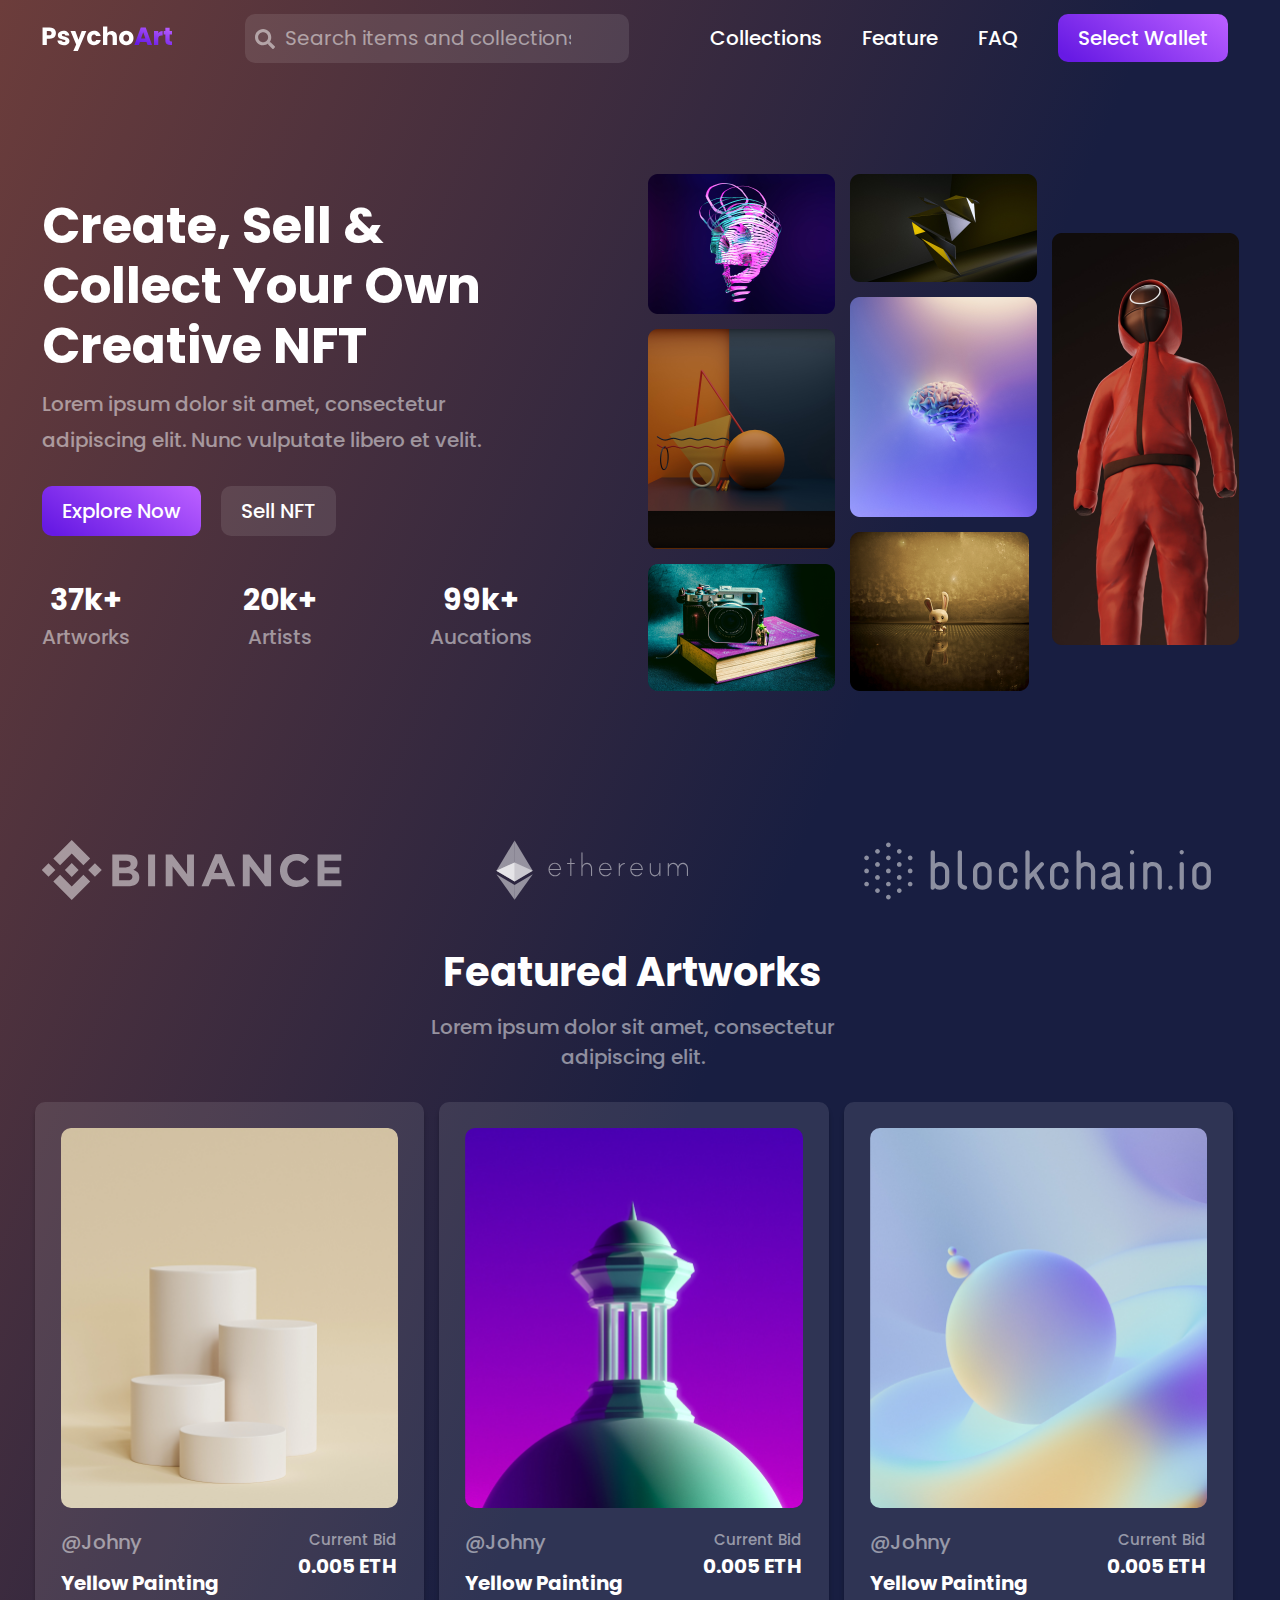
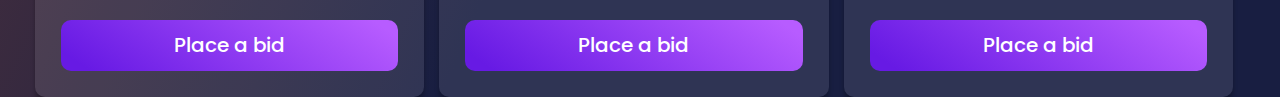
==== public/index.html @ c8a4aa15 "initial upload" ====
<!DOCTYPE html>
<html lang="en">
  <head>
    <meta charset="UTF-8" />
    <meta name="viewport" content="width=device-width, initial-scale=1.0" />
    <title>NFT</title>
    <link rel="stylesheet" href="../src/styles/normalize.min.css" />
    <link rel="stylesheet" href="../src/styles/style.css" />
  </head>
  <body>
    <header class="header">
      <a href="#" class="header__logo"></a>
      <div class="form">
        <button class="form__button"></button>
        <input
          class="form__input"
          type="search"
          placeholder="Search items and collections"
        />
      </div>
      <nav class="header__nav">
        <ul class="header__list">
          <li class="header__item">
            <a class="header__link" href="#">Collections</a>
          </li>
          <li class="header__item">
            <a class="header__link" href="#">Feature</a>
          </li>
          <li class="header__item">
            <a class="header__link" href="#">FAQ</a>
          </li>
          <li class="header__item">
            <a class="header__link header__link_gradient" href="#"
              >Select Wallet</a
            >
          </li>
        </ul>
      </nav>
    </header>

    <div class="container">
      <section>
        <div class="main">
          <div class="main__text">
            <h1 class="main__title">
              Create, Sell & Collect Your Own Creative NFT
            </h1>
            <p class="main__description">
              Lorem ipsum dolor sit amet, consectetur adipiscing elit. Nunc
              vulputate libero et velit.
            </p>
            <a class="main__btn main__btn_gradient" href="#">Explore Now</a>
            <a class="main__btn" href="#">Sell NFT</a>
            <ul class="main__list">
              <li class="main__item">
                <span class="main__span">37k+</span>Artworks
              </li>
              <li class="main__item">
                <span class="main__span">20k+</span>Artists
              </li>
              <li class="main__item">
                <span class="main__span">99k+</span>Aucations
              </li>
            </ul>
          </div>
          <div class="main__image">
            <img
              class="main__img"
              src="../src/images/gallery.png"
              alt="Gallery"
            />
          </div>
        </div>

        <div class="company">
          <img src="../src/images/binance.svg" alt="Binance" />
          <img src="../src/images/ethereum.svg" alt="Ethereum" />
          <img src="../src/images/blockchain.svg" alt="Blockchain" />
        </div>
      </section>

      <section>
        <h2 class="title">Featured Artworks</h2>
        <p class="description">
          Lorem ipsum dolor sit amet, consectetur adipiscing elit.
        </p>
        <div class="card">
          <div class="card__item">
            <div class="card__cover">
              <img class="card__img" src="../src/images/img_01.png" alt="" />
            </div>
            <div class="card__info">
              <div>
                <p class="card__nick">@Johny</p>
                <p class="card__author">Yellow Painting</p>
              </div>
              <p class="card__bid">
                Current Bid<span class="card__price">0.005 ETH</span>
              </p>
            </div>
            <a class="card__link" href="#">Place a bid</a>
          </div>
          <div class="card__item">
            <div class="card__cover">
              <img class="card__img" src="../src/images/img_02.png" alt="" />
            </div>
            <div class="card__info">
              <div>
                <p class="card__nick">@Johny</p>
                <p class="card__author">Yellow Painting</p>
              </div>
              <p class="card__bid">
                Current Bid<span class="card__price">0.005 ETH</span>
              </p>
            </div>
            <a class="card__link" href="#">Place a bid</a>
          </div>          
          <div class="card__item">
            <div class="card__cover">
              <img class="card__img" src="../src/images/img_03.png" alt="" />
            </div>
            <div class="card__info">
              <div>
                <p class="card__nick">@Johny</p>
                <p class="card__author">Yellow Painting</p>
              </div>
              <p class="card__bid">
                Current Bid<span class="card__price">0.005 ETH</span>
              </p>
            </div>
            <a class="card__link" href="#">Place a bid</a>
          </div>
          </div>
        </div>
      </section>
      
    </div>
  </body>
</html>
---- src/styles/style.css ----
@import url("https://fonts.googleapis.com/css2?family=Poppins:wght@500;700&display=swap");

* {
  margin: 0;
  padding: 0;
}

body {
  font-family: "Poppins", sans-serif;
  background: linear-gradient(113deg, #984d38 -30.3%, #181e41 58.12%) no-repeat;
  font-weight: 500;
  color: #fff;
}

.header {
  display: flex;
  width: 1197px;
  margin: 0 auto;
  align-items: center;
  justify-content: space-between;
  padding: 14px 15px 111px 16px;
  font-size: 20px;
}

.header__nav {
  margin-right: 11px;
}

.header__logo {
  display: block;
  background-image: url(../images/logo.svg);
  background-repeat: no-repeat;
  width: 130px;
  height: 25px;
}

.form {
  position: relative;
  margin-right: 8px;
}

.form__button {
  display: block;
  background-image: url(../images/search.svg);
  background-repeat: no-repeat;
  width: 20px;
  height: 20px;
  background-color: transparent;
  border: none;
  position: absolute;
  top: calc(50% - 10px);
  left: 10px;
}

.form__input {
  width: 384px;
  padding: 13px 40px;
  background: rgba(255, 255, 255, 0.1);
  border-radius: 10px;
  border: none;
  color: #fff;
  font-size: 20px;
}

.form__input:focus {
  outline: none;
}

.form__input::placeholder {
  color: rgba(255, 255, 255, 0.5);
}

.header__list {
  display: flex;
  list-style-type: none;
  gap: 40px;
  font-size: 20px;
}

.header__link {
  color: #fff;
  text-decoration: none;
}

.header__link_gradient {
  background: linear-gradient(214deg, #b75cff 6.04%, #671ae4 92.95%);
  border-radius: 10px;
  padding: 10px 20px;
}

.container {
  width: 1197px;
  margin: 0 auto;
  padding-left: 15px;
  padding-right: 15px;
}

.main {
  display: flex;
  justify-content: space-between;
  align-items: center;
}

.main__text {
  flex-basis: 490px;
}

.main__title {
  font-size: 50px;
  font-weight: 700;
  line-height: 1.2;
  margin-top: 0;
  margin-bottom: 10px;
}

.main__description {
  color: rgba(255, 255, 255, 0.5);
  font-size: 20px;
  line-height: 1.8;
  margin-top: 0;
  margin-bottom: 42px;
}

.main__btn {
  color: #fff;
  padding: 11px 20px;
  font-size: 20px;
  text-decoration: none;
  border-radius: 10px;
  background: rgba(255, 255, 255, 0.1);
}

.main__btn_gradient {
  background: linear-gradient(214deg, #b75cff 6.04%, #671ae4 92.95%);
  margin-right: 16px;
}

.main__list {
  display: flex;
  list-style-type: none;
  padding-left: 0;
  text-align: center;
  gap: 113px;
  margin-top: 60px;
  margin-bottom: 24px;
}

.main__item {
  color: rgba(255, 255, 255, 0.5);
  font-size: 20px;
}

.main__span {
  display: block;
  color: #fff;
  font-size: 30px;
  font-weight: 700;
  margin-bottom: 9px;
}

.main__image {
  flex-basis: calc(100% - 490px - 116px);
}

.main__img {
  width: 100%;
}

.company {
  display: flex;
  justify-content: space-between;
  margin-top: 145px;
  margin-bottom: 36px;
}

.title {
  text-align: center;
  font-size: 40px;
  font-weight: 700;
  line-height: 1.8;
  margin-bottom: 4px;
  margin-right: 15px;
}

.description {
  margin: 0 auto;
  max-width: 420px;
  line-height: 1.5;
  text-align: center;
  font-size: 20px;
  color: rgba(255, 255, 255, 0.5);
  padding-right: 15px;
}

.card {
  display: flex;
  justify-content: space-between;
  margin: 30px 5px 0 -7px;
}

.card__item {
  border-radius: 10px;
  background: rgba(255, 255, 255, 0.1);
  box-shadow: 0px 5px 4px 0px rgba(0, 0, 0, 0.25);
  padding: 26px 26px;
  box-sizing: border-box;
  flex-basis: 32.5%;
  transition: 0.3s;
}

.card__item:hover {
  background: rgba(255, 255, 255, 0.5);
}

.card__cover {
  position: relative;
  overflow: hidden;
  width: 100%;
  height: 380px;
  border-radius: 10px;
}

.card__img {
  width: 100%;
  height: 380px;
  position: absolute;
  left: 50%;
  top: 50%;
  transform: translate(-50%, -50%);
  object-fit: cover;
}

.card__info {
  display: flex;
  justify-content: space-between;
  margin-top: 23px;
}

.card__nick {
  color: rgba(255, 255, 255, 0.5);
  font-size: 20px;
}

.card__author {
  font-size: 20px;
  font-weight: 700;
  margin-top: 18px;
}

.card__bid {
  text-align: right;
  font-size: 15px;
  color: rgba(255, 255, 255, 0.5);
  margin-right: 1px;
}

.card__price {
  display: block;
  font-size: 20px;
  font-weight: 700;
  color: #fff;
  margin-top: 6px;
  margin-right: 1px;
}

.card__link {
  display: block;
  text-align: center;
  color: #fff;
  padding: 14px 20px;
  font-size: 20px;
  text-decoration: none;
  border-radius: 10px;
  background: linear-gradient(214deg, #b75cff 6.04%, #671ae4 92.95%);
  margin-top: 25px;
}

.card__link:hover {
  background: linear-gradient(45deg, #b75cff 33%, #671AE4 60%);
  -webkit-background-clip: text;
  -webkit-text-fill-color: transparent;
}
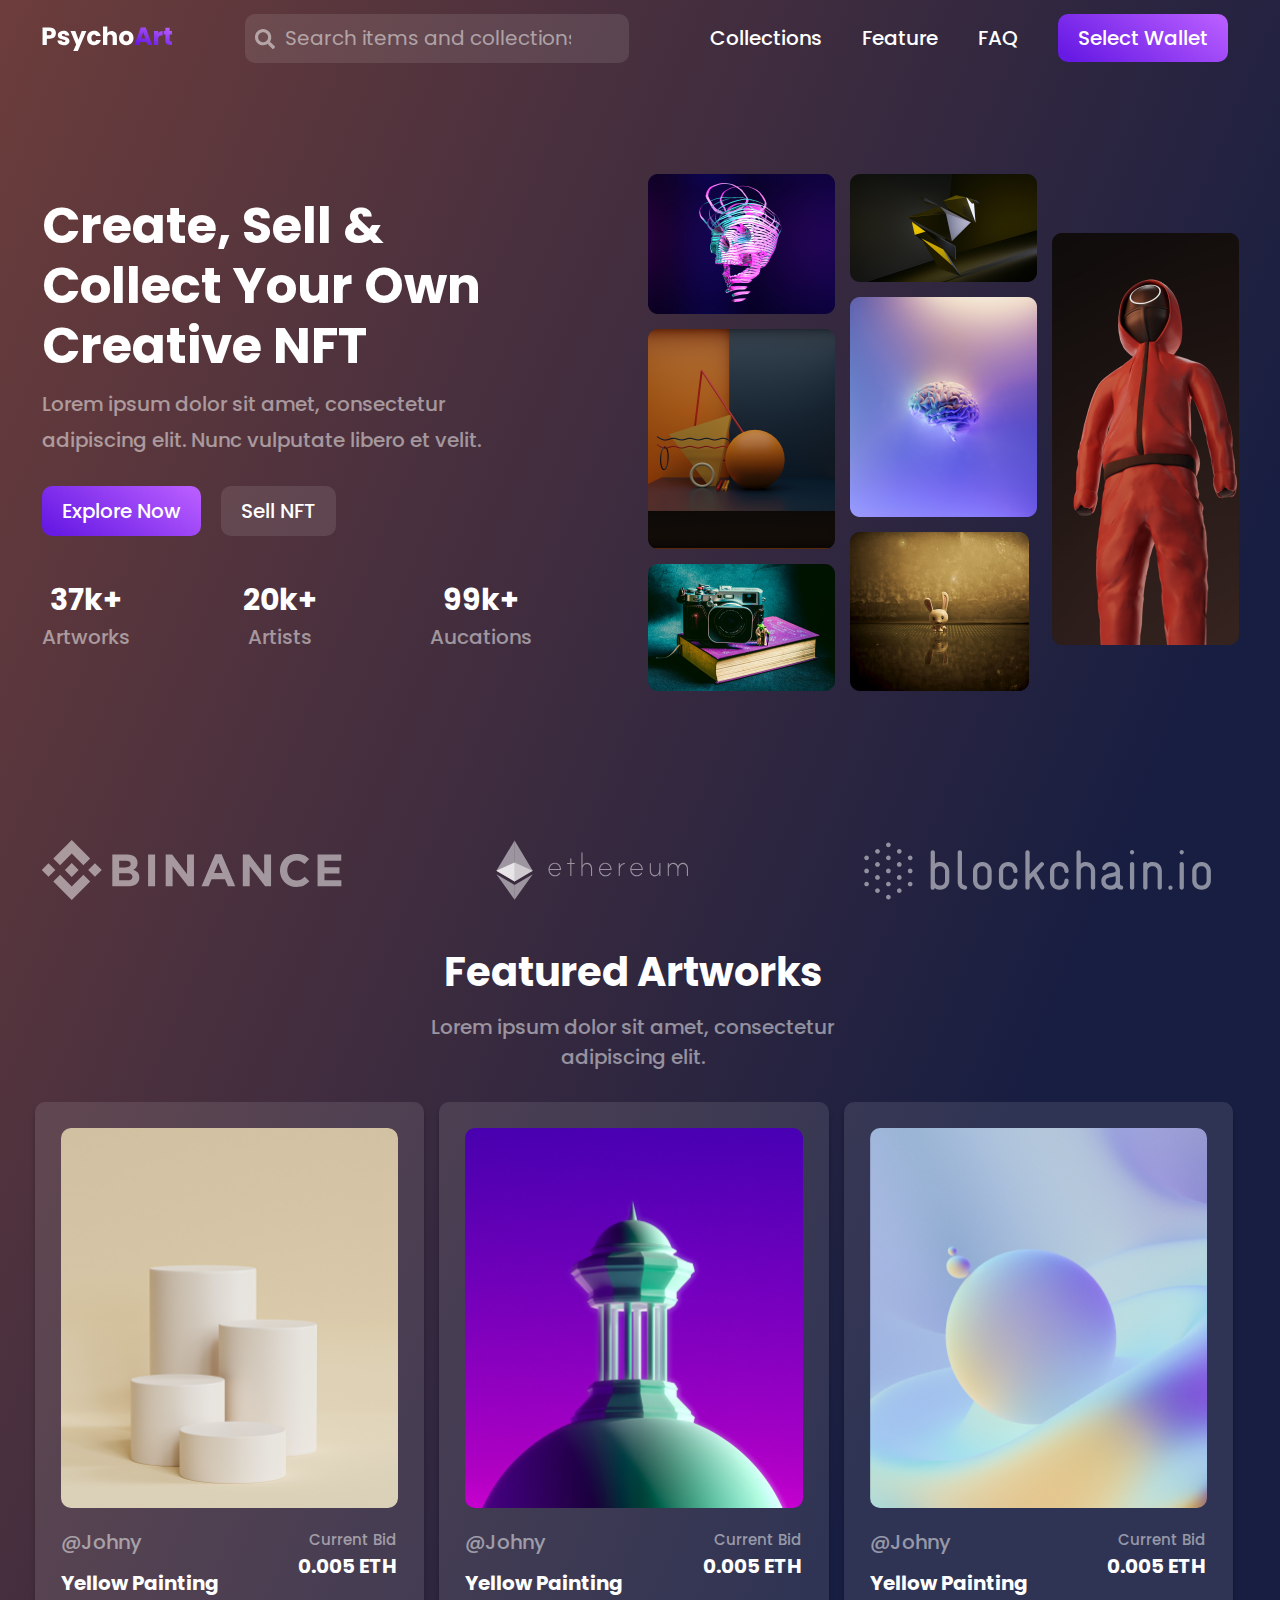
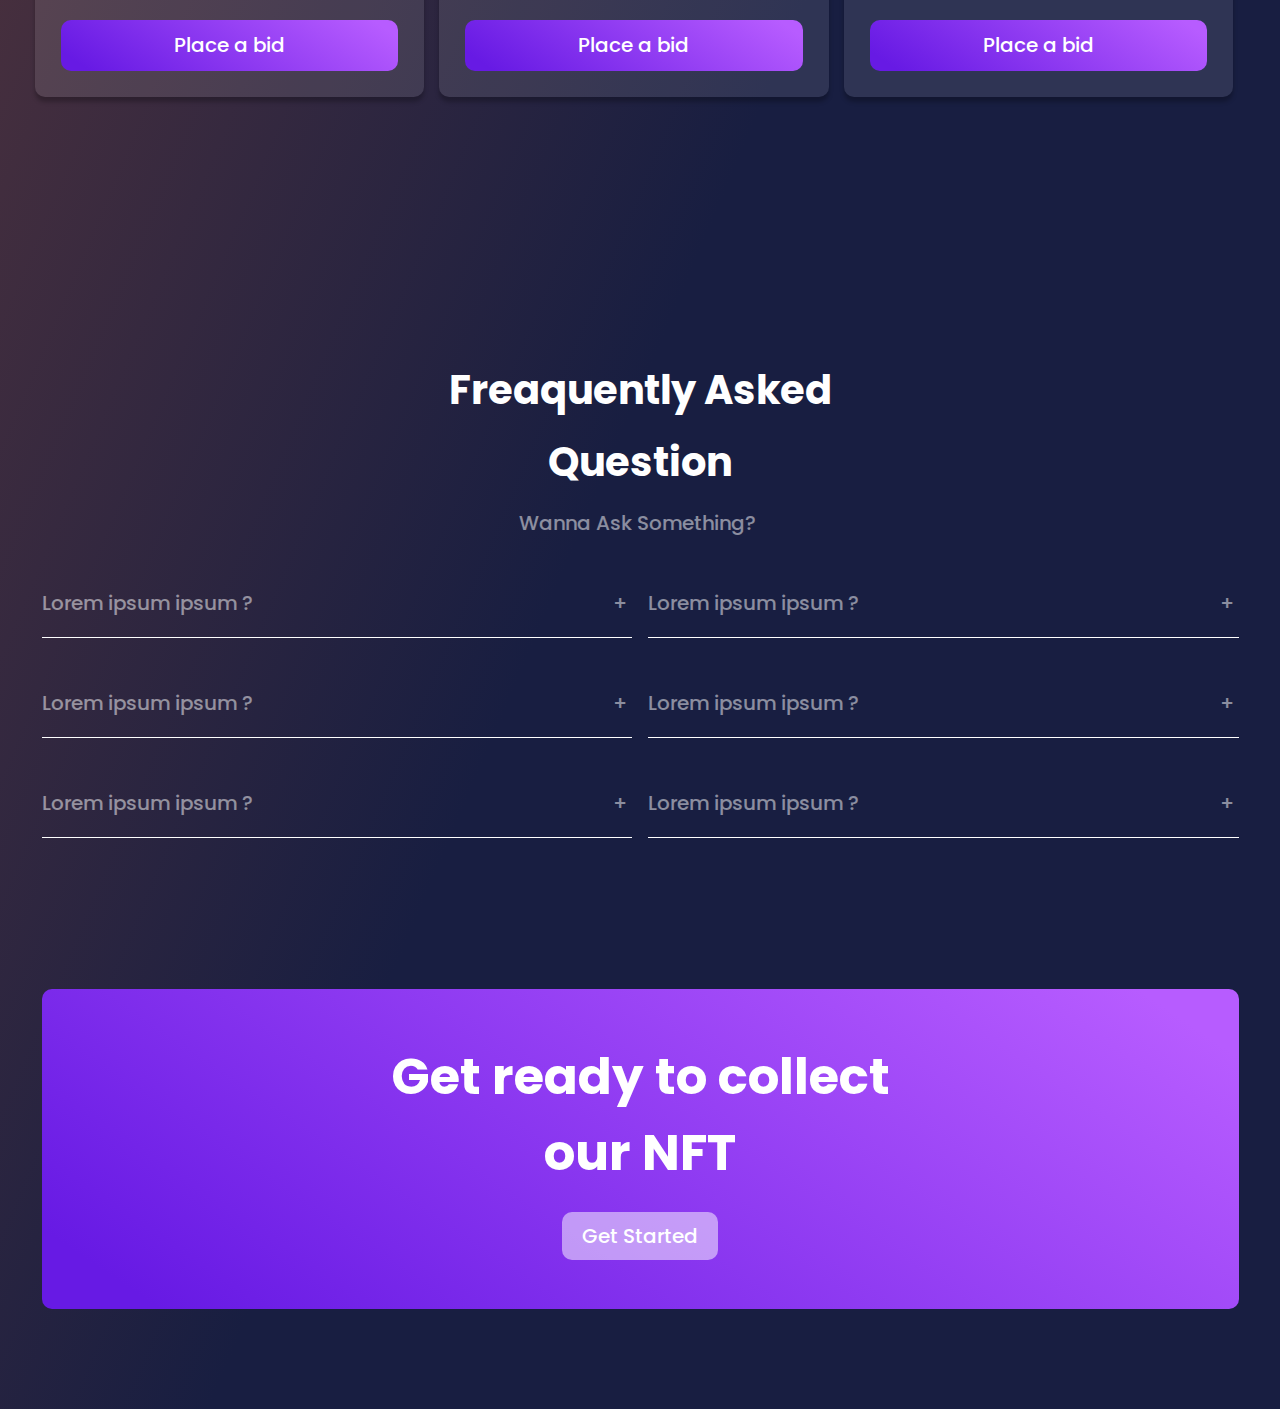
==== commit 6b4a573f: "main part complete(no adaptive)" ====
--- a/public/index.html
+++ b/public/index.html
@@ -80,7 +80,7 @@
       </section>
 
       <section>
-        <h2 class="title">Featured Artworks</h2>
+        <h2 class="title card__title">Featured Artworks</h2>
         <p class="description">
           Lorem ipsum dolor sit amet, consectetur adipiscing elit.
         </p>
@@ -131,9 +131,52 @@
             <a class="card__link" href="#">Place a bid</a>
           </div>
           </div>
+      </section>
+      <section>
+        <div class="questions">
+          <h1 class="title faq__title">Freaquently Asked Question</h1>
+          <p class="description faq__description">
+            Wanna Ask Something?
+          </p>
+          <div class="faq">
+            <div class="faq__item">
+              <button class="collapsible">Lorem ipsum ipsum ?</button>
+              <div class="content">
+                <p>Lorem ipsum dolor sit amet, consectetur adipisicing elit, sed do eiusmod tempor incididunt ut labore et dolore magna aliqua. Ut enim ad minim veniam, quis nostrud exercitation ullamco laboris nisi ut aliquip ex ea commodo consequat.</p>
+              </div>
+              <button class="collapsible">Lorem ipsum ipsum ?</button>
+              <div class="content">
+                <p>Lorem ipsum dolor sit amet, consectetur adipisicing elit, sed do eiusmod tempor incididunt ut labore et dolore magna aliqua. Ut enim ad minim veniam, quis nostrud exercitation ullamco laboris nisi ut aliquip ex ea commodo consequat.</p>
+              </div>
+              <button class="collapsible">Lorem ipsum ipsum ?</button>
+              <div class="content">
+                <p>Lorem ipsum dolor sit amet, consectetur adipisicing elit, sed do eiusmod tempor incididunt ut labore et dolore magna aliqua. Ut enim ad minim veniam, quis nostrud exercitation ullamco laboris nisi ut aliquip ex ea commodo consequat.</p>
+              </div>
+            </div>
+            <div class="faq__item">
+              <button class="collapsible">Lorem ipsum ipsum ?</button>
+              <div class="content">
+                <p>Lorem ipsum dolor sit amet, consectetur adipisicing elit, sed do eiusmod tempor incididunt ut labore et dolore magna aliqua. Ut enim ad minim veniam, quis nostrud exercitation ullamco laboris nisi ut aliquip ex ea commodo consequat.</p>
+              </div>
+              <button class="collapsible">Lorem ipsum ipsum ?</button>
+              <div class="content">
+                <p>Lorem ipsum dolor sit amet, consectetur adipisicing elit, sed do eiusmod tempor incididunt ut labore et dolore magna aliqua. Ut enim ad minim veniam, quis nostrud exercitation ullamco laboris nisi ut aliquip ex ea commodo consequat.</p>
+              </div>
+              <button class="collapsible">Lorem ipsum ipsum ?</button>
+              <div class="content">
+                <p>Lorem ipsum dolor sit amet, consectetur adipisicing elit, sed do eiusmod tempor incididunt ut labore et dolore magna aliqua. Ut enim ad minim veniam, quis nostrud exercitation ullamco laboris nisi ut aliquip ex ea commodo consequat.</p>
+              </div>
+            </div>
+          </div>
         </div>
       </section>
-      
+      <div class="banner">
+        <h3 class="banner__title">
+          Get ready to collect our NFT
+        </h3>
+        <a href="#" class="banner__link">Get Started</a>
+      </div>
     </div>
+    <script src="../src/scripts/script.js"></script>
   </body>
 </html>
--- a/src/styles/style.css
+++ b/src/styles/style.css
@@ -10,11 +10,13 @@
   background: linear-gradient(113deg, #984d38 -30.3%, #181e41 58.12%) no-repeat;
   font-weight: 500;
   color: #fff;
+  /* background-attachment: fixed;  */
+  /* overflow: auto; */
 }
 
 .header {
   display: flex;
-  width: 1197px;
+  max-width: 1197px;
   margin: 0 auto;
   align-items: center;
   justify-content: space-between;
@@ -89,7 +91,7 @@
 }
 
 .container {
-  width: 1197px;
+  max-width: 1197px;
   margin: 0 auto;
   padding-left: 15px;
   padding-right: 15px;
@@ -178,8 +180,6 @@
   font-size: 40px;
   font-weight: 700;
   line-height: 1.8;
-  margin-bottom: 4px;
-  margin-right: 15px;
 }
 
 .description {
@@ -195,7 +195,11 @@
 .card {
   display: flex;
   justify-content: space-between;
-  margin: 30px 5px 0 -7px;
+  margin: 30px 5px 257px -7px;
+}
+
+.card__title {
+  margin: 0 0 4px -14px;
 }
 
 .card__item {
@@ -273,6 +277,7 @@
   border-radius: 10px;
   background: linear-gradient(214deg, #b75cff 6.04%, #671ae4 92.95%);
   margin-top: 25px;
+  position: relative;
 }
 
 .card__link:hover {
@@ -280,3 +285,116 @@
   -webkit-background-clip: text;
   -webkit-text-fill-color: transparent;
 }
+
+.card__link:after {
+  content: '';
+  background-image: url(../images/button_border.svg);
+  display: block;
+  width: 100%;
+  height: 50px;
+  background-size: contain;
+  background-repeat: no-repeat;
+  position: absolute;
+  top: 0;
+  left: 0;
+  opacity: 0;
+  transition: .3s;
+}
+
+.card__link:hover:after {
+  opacity: 1;
+}
+
+.questions {
+  margin-bottom: 112px;
+}
+
+.collapsible {
+  background-color: transparent;
+  color: rgba(255, 255, 255, 0.50);
+  cursor: pointer;
+  padding: 15px 0px 22px;
+  margin-bottom: 39px;
+  width: 100%;
+  border: none;
+  text-align: left;
+  outline: none;
+  font-size: 20px;
+  border-bottom: 1px solid #fff;
+  font-weight: 500;
+}
+
+.active, .collapsible:hover {
+  background-color: transparent;
+  color: #fff;
+}
+
+.collapsible:after {
+  content: '\002B';
+  color: rgba(255, 255, 255, 0.50);
+  float: right;
+  margin-right: 5px;
+}
+
+.active:after {
+  color: rgba(255, 255, 255, 1);
+  content: "\2212";
+  font-weight: bold;
+}
+
+.content {
+  padding: 0 18px;
+  max-height: 0;
+  line-height: 1.5;
+  overflow: hidden;
+  transition: max-height 0.2s ease-out;
+}
+
+.faq {
+  display: flex;
+  justify-content: space-between;
+}
+
+.faq__title {
+  max-width: 390px;
+  margin: auto;
+}
+
+.faq__item {
+  flex-basis: 49.3%;
+}
+
+.faq__description {
+  margin: 10px auto 39px;
+  padding-left: 10px;
+}
+
+.banner {
+  background: linear-gradient(214deg, #B75CFF 6.04%, #671AE4 92.95%);
+  border-radius: 10px;
+  padding: 50px 15px 58px;
+  text-align: center;
+  margin-bottom: 100px;
+}
+
+.banner__title {
+  font-size: 50px;
+  font-weight: 700;
+  max-width: 500px;
+  margin: 0 auto 30px;
+  line-height: normal;
+}
+
+.banner__link {
+  border-radius: 10px;
+  background: rgba(255, 255, 255, 0.5);
+  text-decoration: none;
+  padding: 10px 20px;
+  color: #fff;
+  font-size: 20px;
+  line-height: normal;
+}
+
+@media(max-width: 1130px){
+  
+}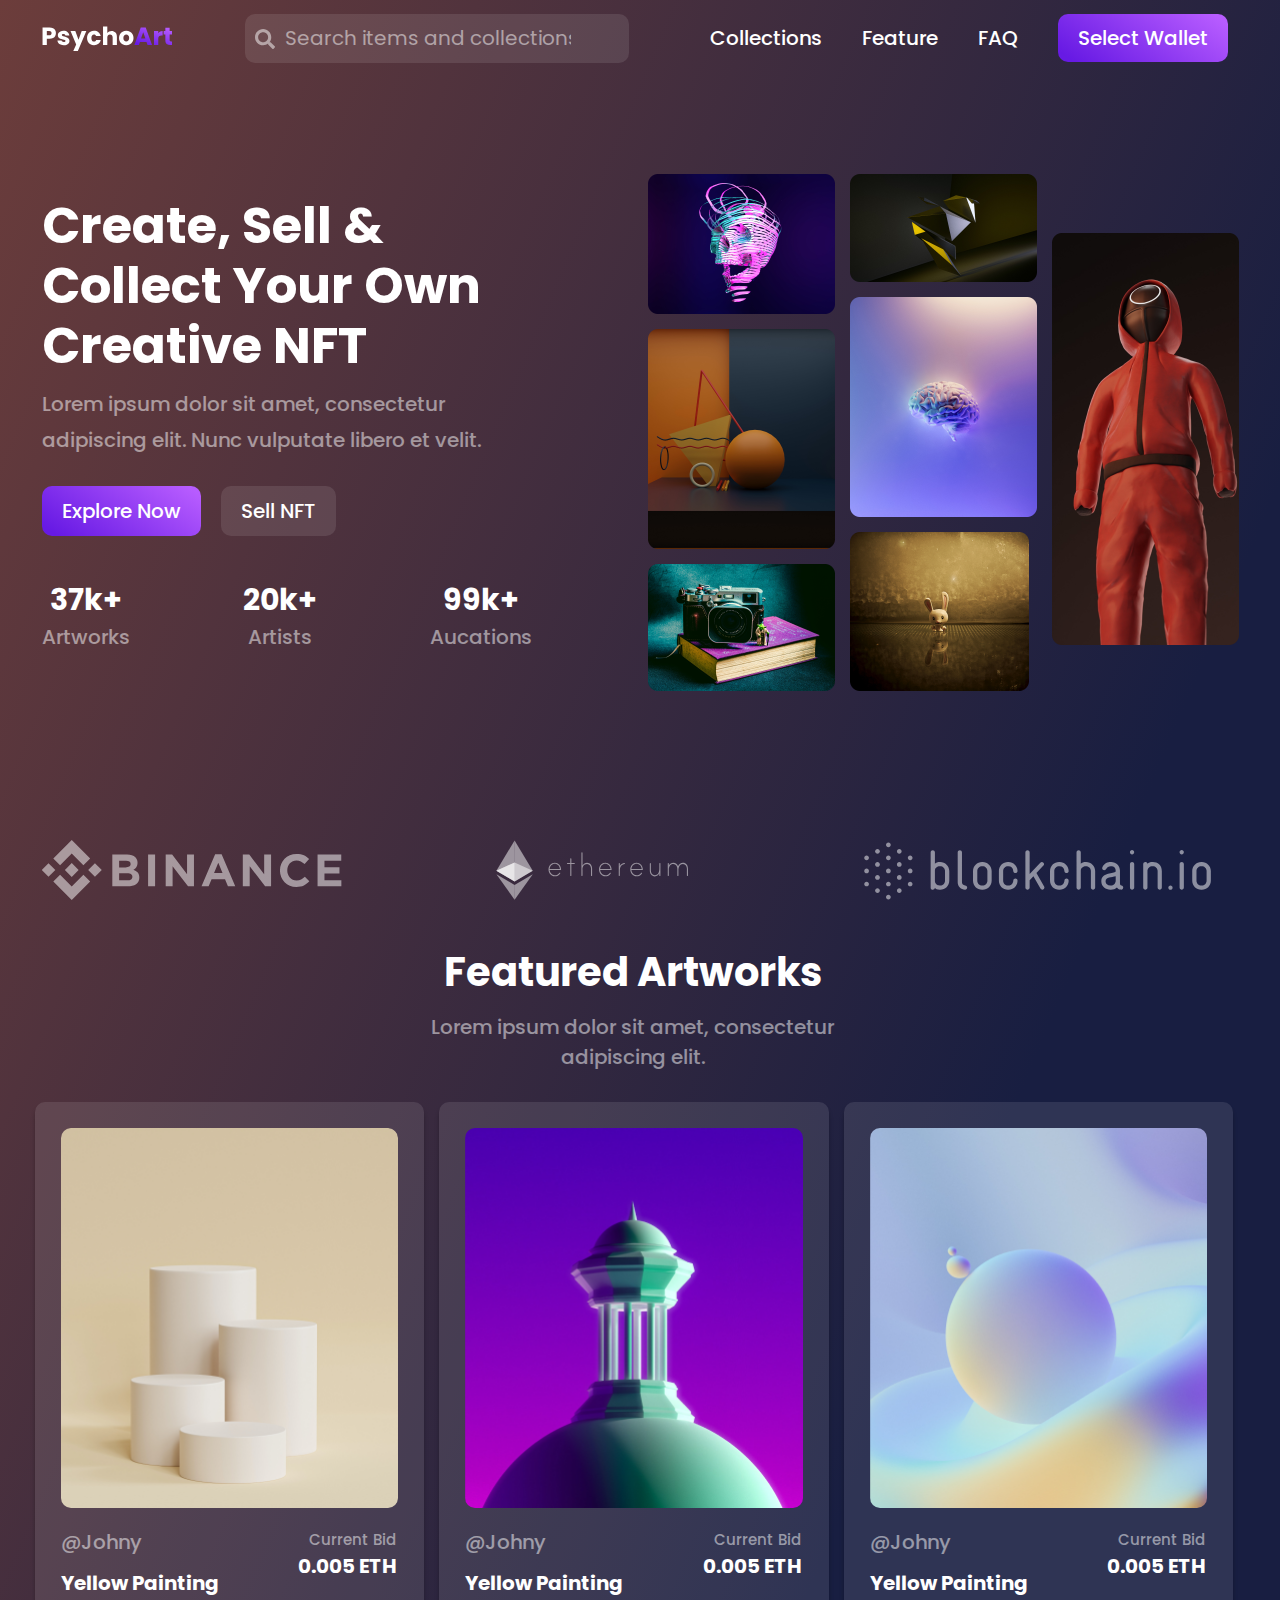
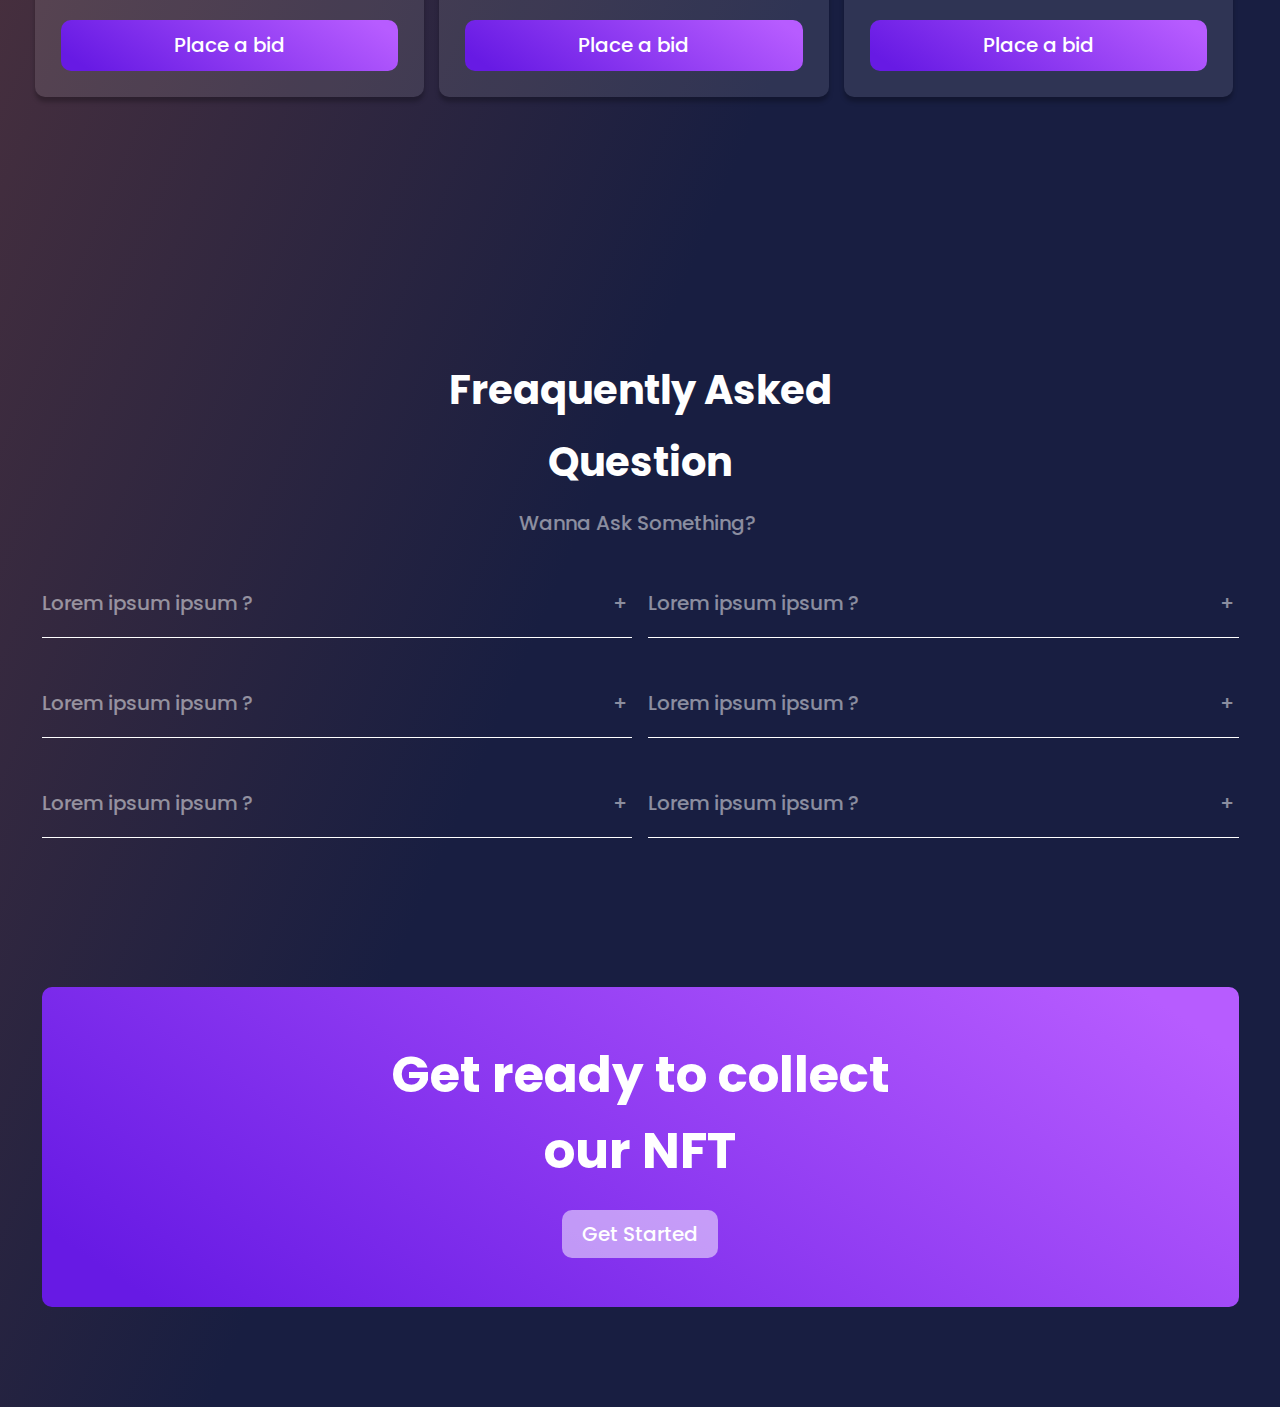
==== commit 12d60dd9: "880px adaptive complete" ====
--- a/public/index.html
+++ b/public/index.html
@@ -36,6 +36,10 @@
           </li>
         </ul>
       </nav>
+      <div class="header__buttons">
+        <button class="header__search"></button>
+        <button class="header__menu"></button>
+      </div>
     </header>
 
     <div class="container">
@@ -73,9 +77,9 @@
         </div>
 
         <div class="company">
-          <img src="../src/images/binance.svg" alt="Binance" />
-          <img src="../src/images/ethereum.svg" alt="Ethereum" />
-          <img src="../src/images/blockchain.svg" alt="Blockchain" />
+          <img class="company__img" src="../src/images/binance.svg" alt="Binance" />
+          <img class="company__img" src="../src/images/ethereum.svg" alt="Ethereum" />
+          <img class="company__img" src="../src/images/blockchain.svg" alt="Blockchain" />
         </div>
       </section>
 
@@ -140,29 +144,29 @@
           </p>
           <div class="faq">
             <div class="faq__item">
-              <button class="collapsible">Lorem ipsum ipsum ?</button>
+              <button class="collapsible" id="q_1">Lorem ipsum ipsum ?</button>
               <div class="content">
                 <p>Lorem ipsum dolor sit amet, consectetur adipisicing elit, sed do eiusmod tempor incididunt ut labore et dolore magna aliqua. Ut enim ad minim veniam, quis nostrud exercitation ullamco laboris nisi ut aliquip ex ea commodo consequat.</p>
               </div>
-              <button class="collapsible">Lorem ipsum ipsum ?</button>
+              <button class="collapsible" id="q_2">Lorem ipsum ipsum ?</button>
               <div class="content">
                 <p>Lorem ipsum dolor sit amet, consectetur adipisicing elit, sed do eiusmod tempor incididunt ut labore et dolore magna aliqua. Ut enim ad minim veniam, quis nostrud exercitation ullamco laboris nisi ut aliquip ex ea commodo consequat.</p>
               </div>
-              <button class="collapsible">Lorem ipsum ipsum ?</button>
+              <button class="collapsible" id="q_3">Lorem ipsum ipsum ?</button>
               <div class="content">
                 <p>Lorem ipsum dolor sit amet, consectetur adipisicing elit, sed do eiusmod tempor incididunt ut labore et dolore magna aliqua. Ut enim ad minim veniam, quis nostrud exercitation ullamco laboris nisi ut aliquip ex ea commodo consequat.</p>
               </div>
             </div>
             <div class="faq__item">
-              <button class="collapsible">Lorem ipsum ipsum ?</button>
+              <button class="collapsible" id="q_4">Lorem ipsum ipsum ?</button>
               <div class="content">
                 <p>Lorem ipsum dolor sit amet, consectetur adipisicing elit, sed do eiusmod tempor incididunt ut labore et dolore magna aliqua. Ut enim ad minim veniam, quis nostrud exercitation ullamco laboris nisi ut aliquip ex ea commodo consequat.</p>
               </div>
-              <button class="collapsible">Lorem ipsum ipsum ?</button>
+              <button class="collapsible" id="q_5">Lorem ipsum ipsum ?</button>
               <div class="content">
                 <p>Lorem ipsum dolor sit amet, consectetur adipisicing elit, sed do eiusmod tempor incididunt ut labore et dolore magna aliqua. Ut enim ad minim veniam, quis nostrud exercitation ullamco laboris nisi ut aliquip ex ea commodo consequat.</p>
               </div>
-              <button class="collapsible">Lorem ipsum ipsum ?</button>
+              <button class="collapsible" id="q_6">Lorem ipsum ipsum ?</button>
               <div class="content">
                 <p>Lorem ipsum dolor sit amet, consectetur adipisicing elit, sed do eiusmod tempor incididunt ut labore et dolore magna aliqua. Ut enim ad minim veniam, quis nostrud exercitation ullamco laboris nisi ut aliquip ex ea commodo consequat.</p>
               </div>
--- a/src/styles/style.css
+++ b/src/styles/style.css
@@ -206,7 +206,7 @@
   border-radius: 10px;
   background: rgba(255, 255, 255, 0.1);
   box-shadow: 0px 5px 4px 0px rgba(0, 0, 0, 0.25);
-  padding: 26px 26px;
+  padding: 26px;
   box-sizing: border-box;
   flex-basis: 32.5%;
   transition: 0.3s;
@@ -306,7 +306,7 @@
 }
 
 .questions {
-  margin-bottom: 112px;
+  margin-bottom: 149px;
 }
 
 .collapsible {
@@ -314,7 +314,7 @@
   color: rgba(255, 255, 255, 0.50);
   cursor: pointer;
   padding: 15px 0px 22px;
-  margin-bottom: 39px;
+  margin-top: 39px;
   width: 100%;
   border: none;
   text-align: left;
@@ -336,6 +336,10 @@
   margin-right: 5px;
 }
 
+.collapsible:hover:after {
+  color: rgba(255, 255, 255, 1);
+}
+
 .active:after {
   color: rgba(255, 255, 255, 1);
   content: "\2212";
@@ -343,7 +347,7 @@
 }
 
 .content {
-  padding: 0 18px;
+  padding: 0;
   max-height: 0;
   line-height: 1.5;
   overflow: hidden;
@@ -365,7 +369,7 @@
 }
 
 .faq__description {
-  margin: 10px auto 39px;
+  margin: 10px auto 0;
   padding-left: 10px;
 }
 
@@ -395,6 +399,166 @@
   line-height: normal;
 }
 
+.header__buttons {
+  display: none;
+}
+
 @media(max-width: 1130px){
-  
+  .header, .container {
+    max-width: 900px;
+  }
+
+  .form__input {
+    width: 290px;
+    font-size: 16px;
+    padding: 10px 0 10px 35px;
+  }
+
+  .header {
+    padding: 14px 15px 80px 16px;
+  }
+
+  .header__list {
+    gap: 20px;
+    font-size: 16px;
+  }
+
+  .main__text {
+    flex-basis: 450px;
+  }
+
+  .main__title {
+    font-size: 46px;
+  }
+
+  .main__list {
+    gap: 40px;
+  }
+
+  .main__description, .main__item, .description, .card__nick, .card__author, .card__price, .card__link, .collapsible{
+    font-size: 18px;
+  }
+
+  .main__span {
+    font-size: 25px;
+  }
+
+  .main__image {
+    flex-basis: calc(100% - 450px - 40px);
+  }
+
+  .company {
+    margin-top: 90px;
+  }
+
+  .company__img {
+    height: 52px;
+  }
+
+  .title {
+    font-size: 35px;
+  }
+
+  .card {
+    margin-top: 25px;
+    margin-bottom: 200px;
+  }
+
+  .card__item {
+    padding: 20px;
+  }
+
+  .card__cover, .card__img {
+    height: 300px;
+  }
+
+  .card__info {
+    gap: 10px;
+  }
+
+  .card__bid {
+    font-size: 13px;
+  }
+
+  .card__link {
+    padding: 9px;
+  }
+}
+
+@media (max-width: 880px) {
+  .header, .container {
+    max-width: 750px;
+  }
+
+  .header__buttons {
+    display: flex;
+    gap: 22px;
+  }
+
+  .form, .header__nav {
+    display: none;
+  }
+
+  .header__search, .header__menu {
+    display: block;
+    border: none;
+    background: transparent;
+    height: 20px;
+  }
+
+  .header__search {
+    width: 20px;
+    background-image: url(../images/mobile_search.svg);
+  }
+
+  .header__menu {
+    width: 27px;
+    background-image: url(../images/mobile_menu.svg);
+  }
+
+  .main {
+    position: relative;
+  }
+
+  .main__image {
+    position: absolute;
+    flex-basis: inherit;
+    max-width: 33vw;
+    right: 0;
+    bottom: 0;
+  }
+
+  .company__img {
+    height: 5.5vw;
+  }
+
+  .card__item {
+    padding: 15px;
+  }
+
+  .card__cover, .card__img {
+    height: 30vw;
+  }
+
+  .card__info {
+    flex-direction: column;
+  }
+
+  .card__bid {
+    text-align: left;
+  }
+
+  .card__author {
+    margin-top: 5px ;
+  }
+
+  .card__link {
+    margin-top: 15px;
+    padding: 6px;
+    border-radius: 6px;
+  }
+
+  .banner__title {
+    font-size: 35px;
+  }
 }